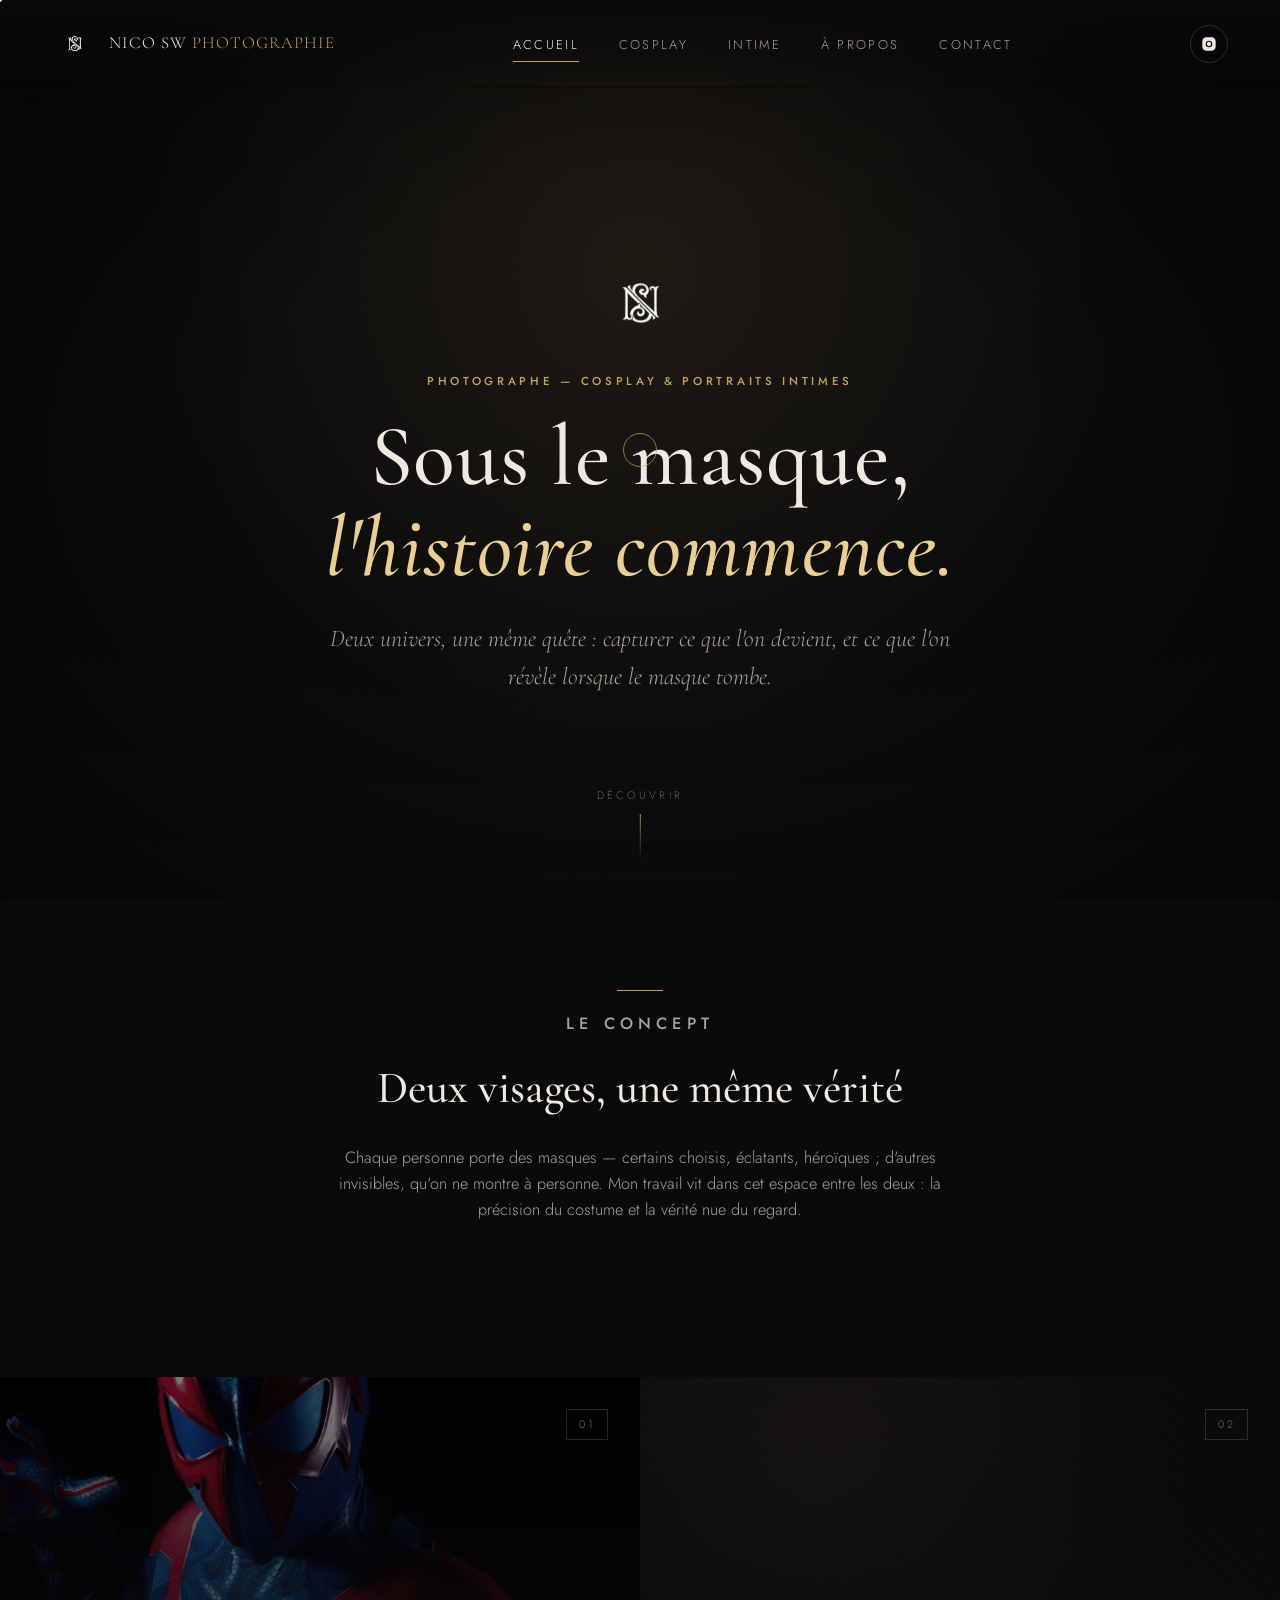
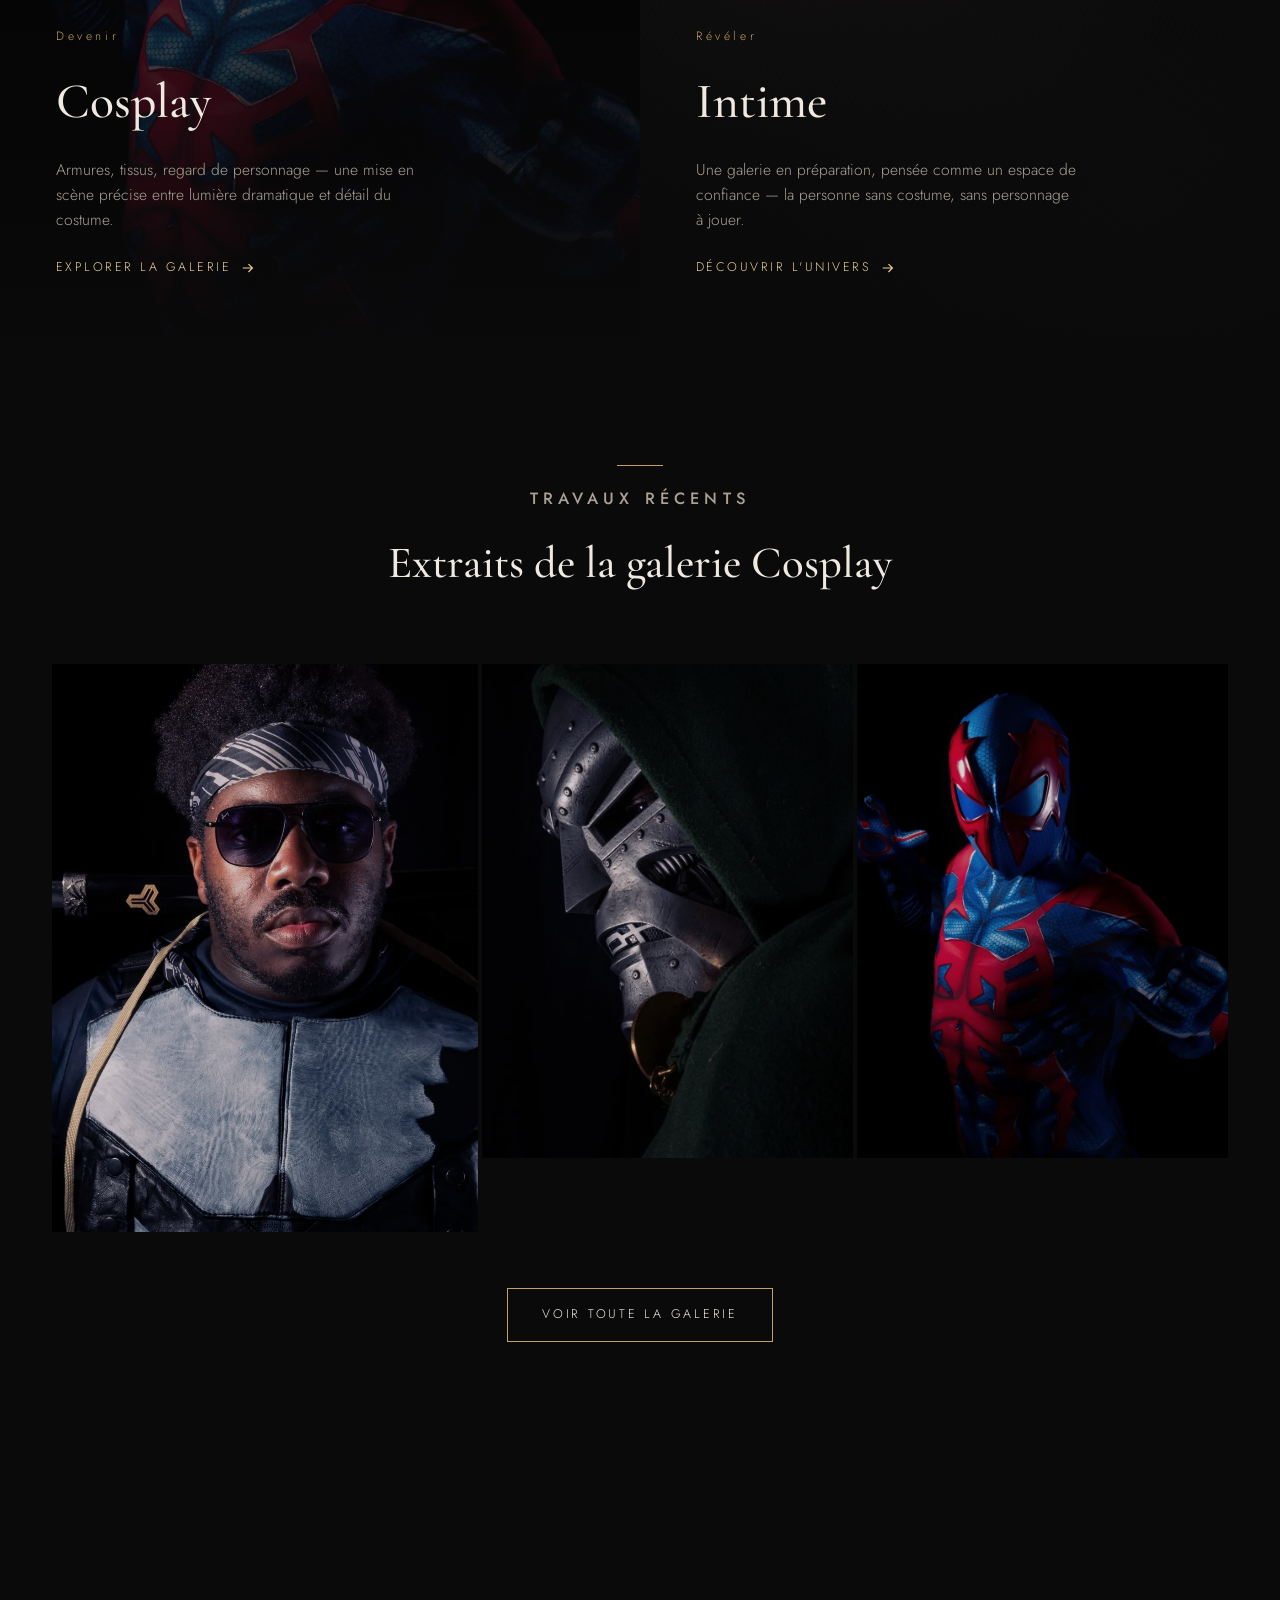
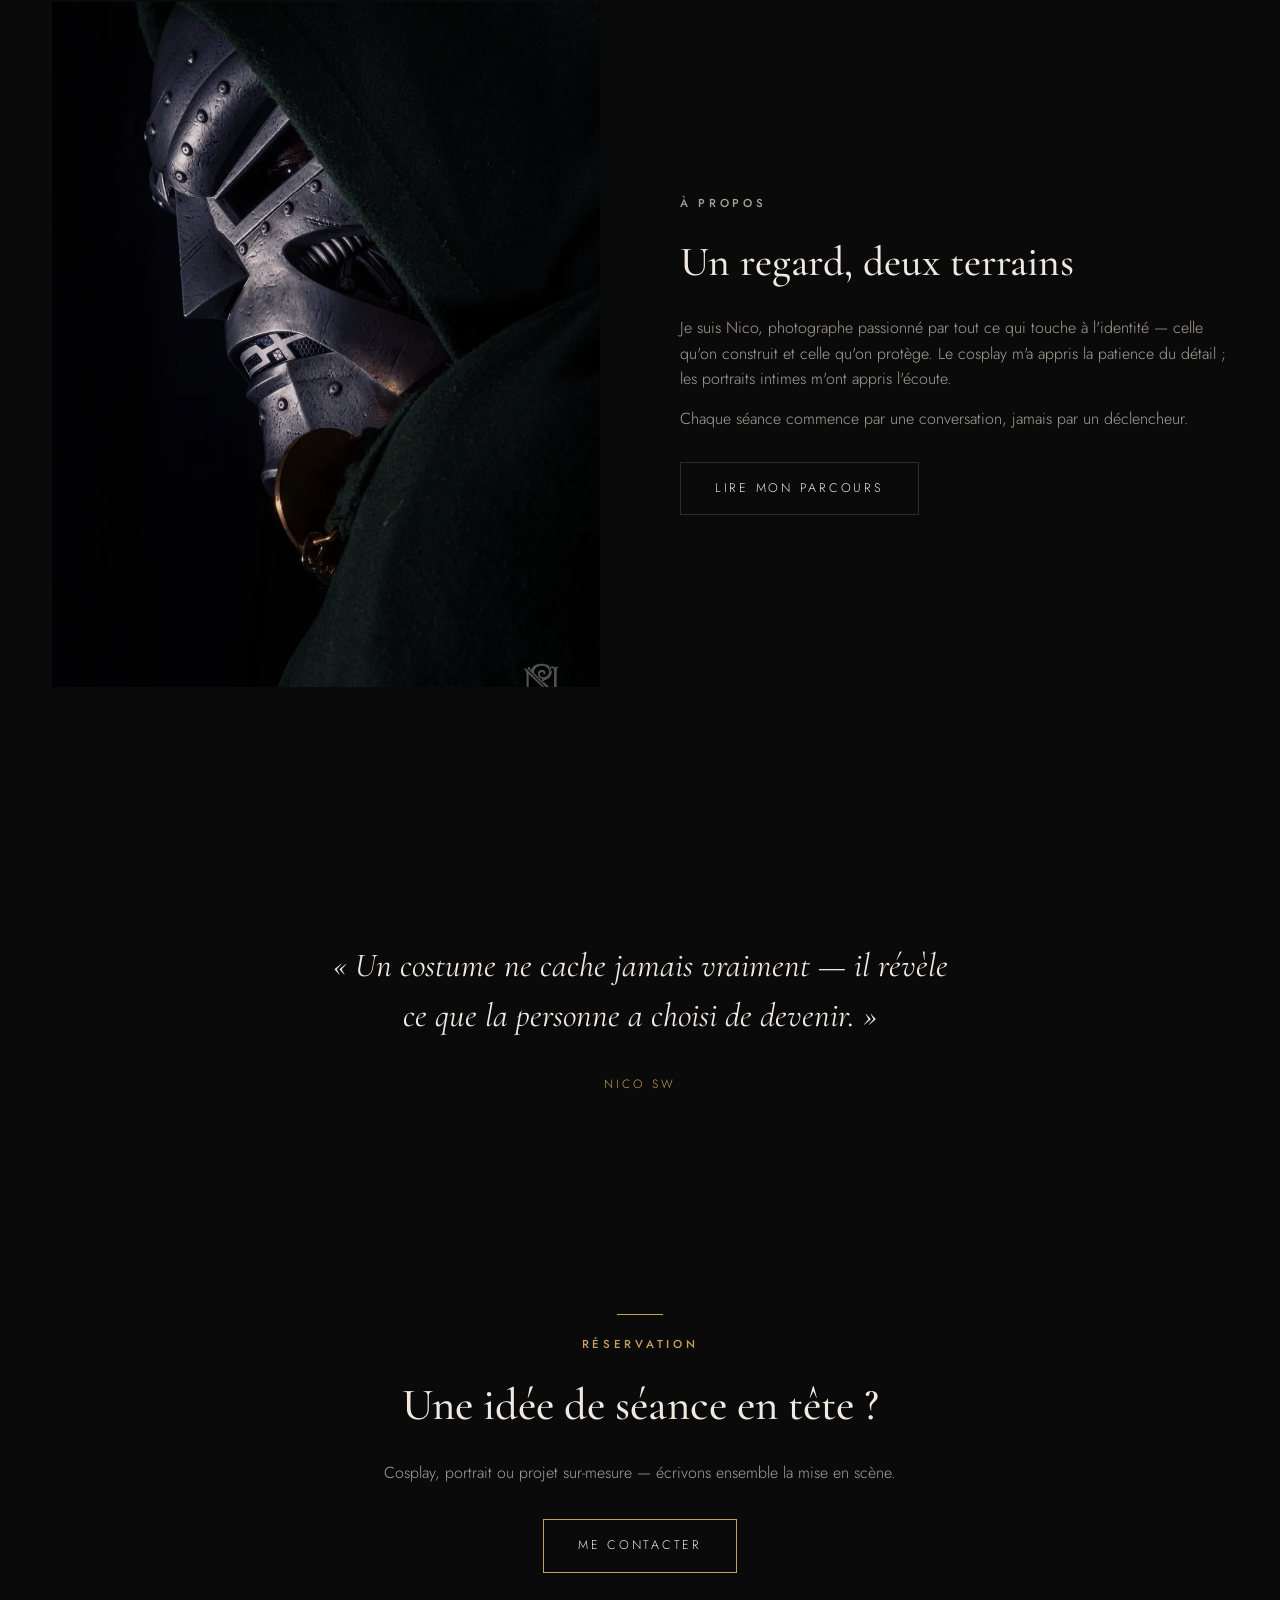
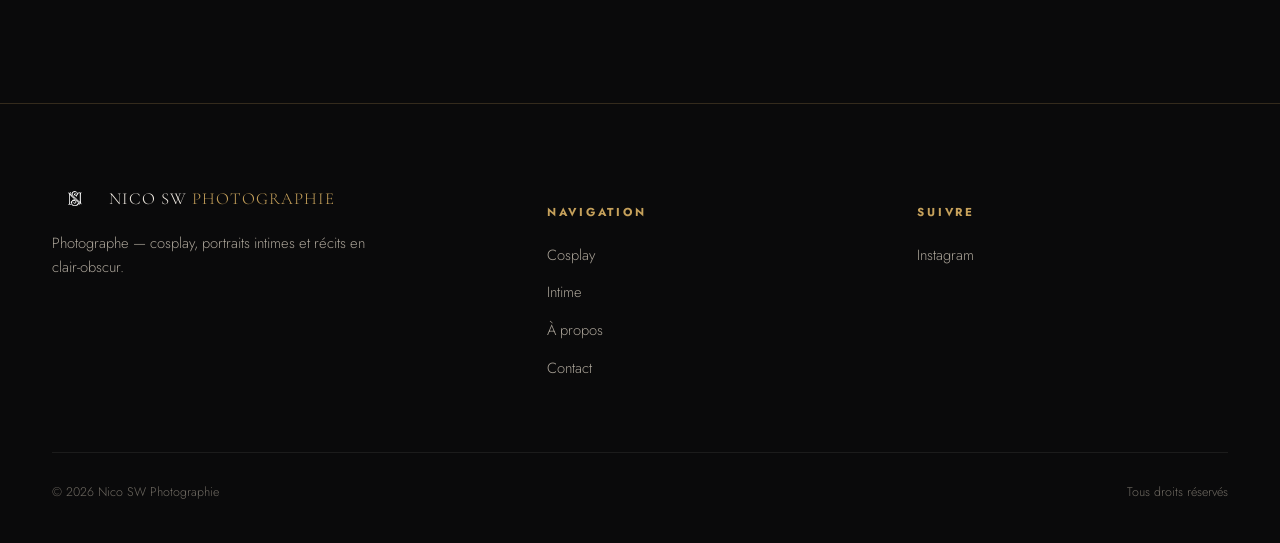
==== index.html @ 3ee848cc "Refonte complète du site : identité sombre et luxe autour du concept masque / vérité Site statique m" ====
<!DOCTYPE html>
<html lang="fr">
<head>
<meta charset="UTF-8">
<meta name="viewport" content="width=device-width, initial-scale=1.0">
<title>Nico SW Photographie — Photographe cosplay &amp; portraits intimes</title>
<meta name="description" content="Nico SW Photographie — photographe spécialisé en cosplay et portraits intimes. Deux univers, une même quête : ce qui se cache sous le masque.">
<link rel="icon" type="image/png" sizes="32x32" href="assets/img/favicon-32.png">
<link rel="apple-touch-icon" href="assets/img/apple-touch-icon.png">
<link rel="preconnect" href="https://fonts.googleapis.com">
<link rel="preconnect" href="https://fonts.gstatic.com" crossorigin>
<link rel="stylesheet" href="css/style.css">
</head>
<body>
<a class="skip-link" href="#main">Aller au contenu</a>
<div class="grain" aria-hidden="true"></div>
<div class="vignette" aria-hidden="true"></div>
<div class="cursor-ring" aria-hidden="true"></div>
<div class="cursor-dot" aria-hidden="true"></div>
<div class="curtain" aria-hidden="true">
  <img class="curtain__mark" src="assets/img/logo-ns.webp" alt="">
</div>

<header class="site-header">
  <div class="wrap">
    <a class="brand" href="index.html">
      <img src="assets/img/logo-ns.webp" alt="">
      <span class="brand-name">NICO SW <em>PHOTOGRAPHIE</em></span>
    </a>
    <nav class="main-nav" id="main-nav">
      <ul>
        <li><a href="index.html" class="is-current">Accueil</a></li>
        <li><a href="cosplay.html">Cosplay</a></li>
        <li><a href="intime.html">Intime</a></li>
        <li><a href="a-propos.html">À propos</a></li>
        <li><a href="contact.html">Contact</a></li>
      </ul>
    </nav>
    <div class="header-actions">
      <a class="icon-link desktop-only" href="https://www.instagram.com/nico_sw_photographie/" target="_blank" rel="noopener" aria-label="Instagram">
        <svg viewBox="0 0 24 24"><path d="M12 2c2.7 0 3.06.01 4.12.06 1.06.05 1.79.22 2.43.46.66.26 1.22.6 1.77 1.15.55.55.9 1.11 1.15 1.77.24.64.41 1.37.46 2.43.05 1.06.06 1.42.06 4.13s-.01 3.06-.06 4.13c-.05 1.06-.22 1.79-.46 2.43a4.9 4.9 0 0 1-1.15 1.77 4.9 4.9 0 0 1-1.77 1.15c-.64.24-1.37.41-2.43.46-1.06.05-1.42.06-4.12.06s-3.06-.01-4.13-.06c-1.06-.05-1.79-.22-2.43-.46a4.9 4.9 0 0 1-1.77-1.15 4.9 4.9 0 0 1-1.15-1.77c-.24-.64-.41-1.37-.46-2.43C2.01 15.06 2 14.7 2 12s.01-3.06.06-4.13c.05-1.06.22-1.79.46-2.43.26-.66.6-1.22 1.15-1.77A4.9 4.9 0 0 1 5.44 2.52c.64-.24 1.37-.41 2.43-.46C8.94 2.01 9.3 2 12 2Zm0 5a5 5 0 1 0 0 10 5 5 0 0 0 0-10Zm0 8.2A3.2 3.2 0 1 1 12 8.8a3.2 3.2 0 0 1 0 6.4Zm5.2-8.4a1.17 1.17 0 1 1 0-2.34 1.17 1.17 0 0 1 0 2.34Z"/></svg>
      </a>
      <button class="nav-toggle" aria-label="Menu" aria-expanded="false" aria-controls="main-nav">
        <span></span><span></span><span></span>
      </button>
    </div>
  </div>
</header>

<main id="main">

  <section class="hero">
    <img class="hero__mark" src="assets/img/logo-ns.webp" alt="Nico SW Photographie">
    <p class="eyebrow hero__eyebrow">Photographe — Cosplay &amp; Portraits intimes</p>
    <h1>Sous le masque,<br><em>l'histoire commence.</em></h1>
    <p class="hero__tagline">Deux univers, une même quête : capturer ce que l'on devient, et ce que l'on révèle lorsque le masque tombe.</p>
    <div class="hero__scroll"><span>Découvrir</span><span class="hero__scroll-line"></span></div>
  </section>

  <section class="section section--tight">
    <div class="wrap section-head reveal">
      <div class="hairline"></div>
      <p class="eyebrow">Le concept</p>
      <h2>Deux visages, une même vérité</h2>
      <p>Chaque personne porte des masques — certains choisis, éclatants, héroïques ; d'autres invisibles, qu'on ne montre à personne. Mon travail vit dans cet espace entre les deux : la précision du costume et la vérité nue du regard.</p>
    </div>
  </section>

  <section class="duality">
    <a class="duality__card duality__card--cosplay reveal" href="cosplay.html">
      <div class="duality__bg" style="background-image:url('assets/img/cosplay-spiderman2099.webp')"></div>
      <div class="duality__veil"></div>
      <span class="duality__badge">01</span>
      <div class="duality__content">
        <span class="duality__num">Devenir</span>
        <h3>Cosplay</h3>
        <p>Armures, tissus, regard de personnage — une mise en scène précise entre lumière dramatique et détail du costume.</p>
        <span class="duality__link">Explorer la galerie
          <svg viewBox="0 0 24 24"><path d="M13.5 4.5 21 12l-7.5 7.5-1.4-1.4L17.2 13H3v-2h14.2l-5.1-5.1z"/></svg>
        </span>
      </div>
    </a>
    <a class="duality__card duality__card--intime reveal" href="intime.html">
      <div class="duality__bg"></div>
      <div class="duality__veil"></div>
      <span class="duality__badge">02</span>
      <div class="duality__content">
        <span class="duality__num">Révéler</span>
        <h3>Intime</h3>
        <p>Une galerie en préparation, pensée comme un espace de confiance — la personne sans costume, sans personnage à jouer.</p>
        <span class="duality__link">Découvrir l'univers
          <svg viewBox="0 0 24 24"><path d="M13.5 4.5 21 12l-7.5 7.5-1.4-1.4L17.2 13H3v-2h14.2l-5.1-5.1z"/></svg>
        </span>
      </div>
    </a>
  </section>

  <section class="section">
    <div class="wrap">
      <div class="section-head reveal">
        <div class="hairline"></div>
        <p class="eyebrow">Travaux récents</p>
        <h2>Extraits de la galerie Cosplay</h2>
      </div>
      <div class="gallery gallery--cosplay reveal">
        <div class="gallery__item">
          <img src="assets/img/cosplay-katana.webp" alt="Portrait cosplay avec katana, ambiance sombre et cinématographique" loading="lazy">
          <span class="gallery__expand" aria-hidden="true"><svg viewBox="0 0 24 24"><path d="M14 3v2h3.6l-9.3 9.3 1.4 1.4L19 6.4V10h2V3h-7ZM5 5v14h14v-7h-2v5H7V7h5V5H5Z"/></svg></span>
          <div class="gallery__caption"><span class="eyebrow">Portrait</span><h4>Le fil de la lame</h4></div>
        </div>
        <div class="gallery__item">
          <img src="assets/img/cosplay-doom.webp" alt="Cosplay de chevalier casqué encapuchonné, clair-obscur" loading="lazy">
          <span class="gallery__expand" aria-hidden="true"><svg viewBox="0 0 24 24"><path d="M14 3v2h3.6l-9.3 9.3 1.4 1.4L19 6.4V10h2V3h-7ZM5 5v14h14v-7h-2v5H7V7h5V5H5Z"/></svg></span>
          <div class="gallery__caption"><span class="eyebrow">Personnage</span><h4>Sous la capuche</h4></div>
        </div>
        <div class="gallery__item">
          <img src="assets/img/cosplay-spiderman2099.webp" alt="Cosplay Spider-Man 2099 en clair-obscur bleu et rouge" loading="lazy">
          <span class="gallery__expand" aria-hidden="true"><svg viewBox="0 0 24 24"><path d="M14 3v2h3.6l-9.3 9.3 1.4 1.4L19 6.4V10h2V3h-7ZM5 5v14h14v-7h-2v5H7V7h5V5H5Z"/></svg></span>
          <div class="gallery__caption"><span class="eyebrow">Héros</span><h4>2099</h4></div>
        </div>
      </div>
      <div class="text-center reveal" style="margin-top:56px;">
        <a class="btn" href="cosplay.html"><span>Voir toute la galerie</span></a>
      </div>
    </div>
  </section>

  <section class="section">
    <div class="wrap split">
      <img class="reveal" src="assets/img/cosplay-doom.webp" alt="Photographie de cosplay signée Nico SW, clair-obscur">
      <div class="reveal reveal-delay-1">
        <p class="eyebrow">À propos</p>
        <h2>Un regard, deux terrains</h2>
        <p>Je suis Nico, photographe passionné par tout ce qui touche à l'identité — celle qu'on construit et celle qu'on protège. Le cosplay m'a appris la patience du détail ; les portraits intimes m'ont appris l'écoute.</p>
        <p>Chaque séance commence par une conversation, jamais par un déclencheur.</p>
        <a class="btn btn--ghost" style="margin-top:30px;" href="a-propos.html"><span>Lire mon parcours</span></a>
      </div>
    </div>
  </section>

  <section class="section section--tight">
    <div class="wrap quote-block reveal">
      <blockquote>« Un costume ne cache jamais vraiment — il révèle ce que la personne a choisi de devenir. »</blockquote>
      <cite>Nico SW</cite>
    </div>
  </section>

  <section class="section">
    <div class="wrap text-center reveal">
      <div class="hairline"></div>
      <p class="eyebrow">Réservation</p>
      <h2 style="margin-top:16px; font-size:clamp(2rem,4vw,2.8rem);">Une idée de séance en tête ?</h2>
      <p style="margin-top:18px; color:var(--ink-dim); max-width:520px; margin-left:auto; margin-right:auto;">Cosplay, portrait ou projet sur-mesure — écrivons ensemble la mise en scène.</p>
      <a class="btn" style="margin-top:34px;" href="contact.html"><span>Me contacter</span></a>
    </div>
  </section>

</main>

<footer class="site-footer">
  <div class="wrap">
    <div class="footer-top">
      <div class="footer-brand">
        <a class="brand" href="index.html">
          <img src="assets/img/logo-ns.webp" alt="">
          <span class="brand-name">NICO SW <em>PHOTOGRAPHIE</em></span>
        </a>
        <p>Photographe — cosplay, portraits intimes et récits en clair-obscur.</p>
      </div>
      <div class="footer-col">
        <h5>Navigation</h5>
        <ul>
          <li><a href="cosplay.html">Cosplay</a></li>
          <li><a href="intime.html">Intime</a></li>
          <li><a href="a-propos.html">À propos</a></li>
          <li><a href="contact.html">Contact</a></li>
        </ul>
      </div>
      <div class="footer-col">
        <h5>Suivre</h5>
        <ul>
          <li><a href="https://www.instagram.com/nico_sw_photographie/" target="_blank" rel="noopener">Instagram</a></li>
        </ul>
      </div>
    </div>
    <div class="footer-bottom">
      <span>© 2026 Nico SW Photographie</span>
      <span>Tous droits réservés</span>
    </div>
  </div>
</footer>

<script src="js/main.js"></script>
</body>
</html>
---- css/style.css ----
/* ==========================================================================
   NICO SW PHOTOGRAPHIE — feuille de style
   Concept : la dualité masque / vérité (Cosplay = devenir, Intime = révéler)
   ========================================================================== */

@import url('https://fonts.googleapis.com/css2?family=Cormorant+Garamond:ital,wght@0,400;0,500;0,600;1,400;1,500&family=Jost:wght@300;400;500;600&display=swap');

:root {
  --bg: #0a0a0b;
  --bg-alt: #101012;
  --bg-raised: #16161a;
  --ink: #efe9e1;
  --ink-dim: #a8a196;
  --ink-faint: #6f6a62;
  --gold: #c6a15b;
  --gold-bright: #e9cf94;
  --gold-dim: #8a7245;
  --line: rgba(198, 161, 91, 0.22);
  --line-soft: rgba(239, 233, 225, 0.08);
  --shadow: 0 30px 80px rgba(0, 0, 0, 0.55);

  --font-display: 'Cormorant Garamond', 'Times New Roman', serif;
  --font-sans: 'Jost', 'Helvetica Neue', Arial, sans-serif;

  --ease: cubic-bezier(0.22, 1, 0.36, 1);
  --ease-curtain: cubic-bezier(0.76, 0, 0.24, 1);

  --header-h: 88px;
}

/* ---------- Reset ---------- */
*, *::before, *::after { box-sizing: border-box; }
html { scroll-behavior: smooth; }
body {
  margin: 0;
  background: var(--bg);
  color: var(--ink);
  font-family: var(--font-sans);
  font-weight: 300;
  line-height: 1.6;
  -webkit-font-smoothing: antialiased;
  overflow-x: hidden;
}
img { max-width: 100%; display: block; }
a { color: inherit; text-decoration: none; }
ul { list-style: none; margin: 0; padding: 0; }
h1, h2, h3, h4 { margin: 0; font-family: var(--font-display); font-weight: 500; }
p { margin: 0; }
button { font-family: inherit; background: none; border: none; color: inherit; cursor: pointer; }
input, textarea { font-family: inherit; }

.sr-only {
  position: absolute; width: 1px; height: 1px; padding: 0; margin: -1px;
  overflow: hidden; clip: rect(0,0,0,0); white-space: nowrap; border: 0;
}
.skip-link {
  position: fixed; top: -60px; left: 16px; z-index: 999;
  background: var(--gold); color: #14110a; padding: 12px 20px;
  font-family: var(--font-sans); font-size: 0.85rem; letter-spacing: 0.05em;
  transition: top 0.25s var(--ease);
}
.skip-link:focus { top: 16px; }

/* ---------- Grain overlay ---------- */
.grain {
  position: fixed; inset: 0; z-index: 3; pointer-events: none;
  opacity: 0.05; mix-blend-mode: overlay;
  background-image: url("data:image/svg+xml,%3Csvg xmlns='http://www.w3.org/2000/svg' width='140' height='140'%3E%3Cfilter id='n'%3E%3CfeTurbulence type='fractalNoise' baseFrequency='0.9' numOctaves='2' stitchTiles='stitch'/%3E%3C/filter%3E%3Crect width='100%25' height='100%25' filter='url(%23n)'/%3E%3C/svg%3E");
}

/* ---------- Vignette ---------- */
.vignette {
  position: fixed; inset: 0; z-index: 2; pointer-events: none;
  background: radial-gradient(ellipse at center, transparent 45%, rgba(0,0,0,0.55) 100%);
}

/* ---------- Custom cursor ---------- */
.cursor-ring, .cursor-dot {
  position: fixed; top: 0; left: 0; z-index: 9998; pointer-events: none;
  border-radius: 50%; transform: translate(-50%, -50%);
  will-change: transform;
}
.cursor-ring {
  width: 34px; height: 34px; border: 1px solid var(--gold);
  transition: width 0.25s var(--ease), height 0.25s var(--ease), border-color 0.25s var(--ease), opacity 0.25s;
  opacity: 0.7;
}
.cursor-dot {
  width: 4px; height: 4px; background: var(--gold-bright);
}
.cursor-ring.is-active { width: 64px; height: 64px; border-color: var(--gold-bright); opacity: 1; }
.cursor-ring.is-hidden, .cursor-dot.is-hidden { opacity: 0; }
@media (hover: none), (pointer: coarse) {
  .cursor-ring, .cursor-dot { display: none; }
}

/* ---------- Page curtain transition ---------- */
.curtain {
  position: fixed; inset: 0; z-index: 9999;
  background: var(--bg);
  display: flex; align-items: center; justify-content: center;
  clip-path: circle(150% at 50% 50%);
  transition: clip-path 0.9s var(--ease-curtain);
}
.curtain.is-open { clip-path: circle(0% at 50% 50%); }
.curtain.is-leaving { clip-path: circle(150% at 50% 50%); }
.curtain__mark {
  width: 64px; opacity: 0.9;
  filter: drop-shadow(0 0 18px rgba(198,161,91,0.45));
}
@media (prefers-reduced-motion: reduce) {
  .curtain { transition: none; }
  html { scroll-behavior: auto; }
}

/* ---------- Layout helpers ---------- */
.wrap { max-width: 1240px; margin: 0 auto; padding: 0 32px; }
@media (max-width: 640px) { .wrap { padding: 0 20px; } }

.eyebrow {
  font-family: var(--font-sans); font-size: 0.72rem; letter-spacing: 0.32em;
  text-transform: uppercase; color: var(--gold); font-weight: 500;
}

.reveal { opacity: 0; transform: translateY(28px); transition: opacity 0.9s var(--ease), transform 0.9s var(--ease); }
.reveal.is-visible { opacity: 1; transform: translateY(0); }
.reveal-delay-1.is-visible { transition-delay: 0.1s; }
.reveal-delay-2.is-visible { transition-delay: 0.2s; }
.reveal-delay-3.is-visible { transition-delay: 0.3s; }

/* ---------- Header ---------- */
.site-header {
  position: fixed; top: 0; left: 0; right: 0; z-index: 500;
  height: var(--header-h);
  display: flex; align-items: center;
  background: linear-gradient(to bottom, rgba(10,10,11,0.85), transparent);
  transition: background 0.4s var(--ease), height 0.4s var(--ease), border-color 0.4s var(--ease);
  border-bottom: 1px solid transparent;
}
.site-header.is-scrolled {
  height: 68px;
  background: rgba(10,10,11,0.92);
  backdrop-filter: blur(10px);
  border-bottom-color: var(--line);
}
.site-header .wrap { display: flex; align-items: center; justify-content: space-between; width: 100%; }

.brand { display: flex; align-items: center; gap: 12px; }
.brand img { height: 30px; width: auto; }
.brand-name {
  font-family: var(--font-display); font-size: 1.05rem; letter-spacing: 0.06em;
  color: var(--ink);
}
.brand-name em { color: var(--gold); font-style: normal; }

.main-nav ul { display: flex; gap: 40px; }
.main-nav a {
  position: relative; font-size: 0.8rem; letter-spacing: 0.18em; text-transform: uppercase;
  color: var(--ink-dim); padding: 6px 0;
  transition: color 0.3s var(--ease);
}
.main-nav a::after {
  content: ''; position: absolute; left: 0; right: 100%; bottom: -2px; height: 1px;
  background: var(--gold); transition: right 0.35s var(--ease);
}
.main-nav a:hover, .main-nav a.is-current { color: var(--ink); }
.main-nav a:hover::after, .main-nav a.is-current::after { right: 0; }

.header-actions { display: flex; align-items: center; gap: 22px; }
.icon-link {
  width: 38px; height: 38px; border: 1px solid var(--line); border-radius: 50%;
  display: flex; align-items: center; justify-content: center;
  transition: border-color 0.3s var(--ease), background 0.3s var(--ease);
}
.icon-link:hover { border-color: var(--gold); background: rgba(198,161,91,0.08); }
.icon-link svg { width: 16px; height: 16px; fill: var(--ink); }

.nav-toggle {
  display: none; width: 40px; height: 40px; flex-direction: column; justify-content: center;
  align-items: center; gap: 5px; border: 1px solid var(--line); border-radius: 50%;
}
.nav-toggle span { display: block; width: 16px; height: 1px; background: var(--ink); }

@media (max-width: 860px) {
  .main-nav { position: fixed; inset: 0; top: 68px; background: var(--bg);
    display: flex; align-items: center; justify-content: center;
    transform: translateY(-8px); opacity: 0; pointer-events: none;
    transition: opacity 0.35s var(--ease), transform 0.35s var(--ease); }
  .main-nav.is-open { opacity: 1; transform: translateY(0); pointer-events: auto; }
  .main-nav ul { flex-direction: column; gap: 30px; text-align: center; }
  .main-nav a { font-size: 1rem; }
  .nav-toggle { display: flex; }
  .header-actions .icon-link.desktop-only { display: none; }
}

/* ---------- Hero (home) ---------- */
.hero {
  min-height: 100vh; display: flex; flex-direction: column; align-items: center; justify-content: center;
  text-align: center; position: relative; padding: 140px 24px 80px;
  background:
    radial-gradient(ellipse at 50% 30%, rgba(198,161,91,0.10), transparent 55%),
    linear-gradient(180deg, #0a0a0b 0%, #0a0a0b 70%, #0d0d0f 100%);
}
.hero__mark { width: 120px; margin: 0 auto 28px; opacity: 0; animation: markFade 1.6s var(--ease) 0.4s forwards; }
@keyframes markFade { to { opacity: 1; } }
.hero__eyebrow { margin-bottom: 22px; }
.hero h1 {
  font-size: clamp(2.6rem, 7vw, 5.4rem); line-height: 1.05; letter-spacing: 0.01em;
  color: var(--ink);
}
.hero h1 em { font-style: italic; color: var(--gold-bright); }
.hero__tagline {
  margin-top: 26px; font-family: var(--font-display); font-style: italic;
  font-size: clamp(1.1rem, 2vw, 1.5rem); color: var(--ink-dim); max-width: 620px;
}
.hero__scroll {
  position: absolute; bottom: 40px; left: 50%; transform: translateX(-50%);
  display: flex; flex-direction: column; align-items: center; gap: 10px;
  font-size: 0.68rem; letter-spacing: 0.3em; text-transform: uppercase; color: var(--ink-faint);
}
.hero__scroll-line { width: 1px; height: 46px; background: linear-gradient(var(--gold), transparent); animation: scrollLine 2.2s ease-in-out infinite; }
@keyframes scrollLine { 0%,100% { transform: scaleY(1); opacity: 0.5; } 50% { transform: scaleY(0.6); opacity: 1; } }

/* ---------- Section basics ---------- */
.section { padding: 130px 0; position: relative; }
.section--tight { padding: 90px 0; }
.section-head { max-width: 680px; margin: 0 auto 64px; text-align: center; }
.section-head h2 { font-size: clamp(2rem, 4vw, 2.8rem); margin-top: 16px; }
.section-head p { margin-top: 20px; color: var(--ink-dim); font-size: 1.02rem; }
.hairline { width: 46px; height: 1px; background: var(--gold); margin: 0 auto 20px; }

/* ---------- Duality split ---------- */
.duality { display: grid; grid-template-columns: 1fr 1fr; }
@media (max-width: 860px) { .duality { grid-template-columns: 1fr; } }

.duality__card {
  position: relative; min-height: 62vh; display: flex; align-items: flex-end;
  overflow: hidden; isolation: isolate;
}
.duality__bg {
  position: absolute; inset: 0; background-size: cover; background-position: center;
  transform: scale(1.08); filter: saturate(0.75) brightness(0.55);
  transition: transform 1.2s var(--ease), filter 1.2s var(--ease);
  z-index: -2;
}
.duality__veil {
  position: absolute; inset: 0; z-index: -1;
  background:
    linear-gradient(180deg, rgba(10,10,11,0.15) 0%, rgba(10,10,11,0.92) 100%);
  transition: opacity 0.9s var(--ease);
}
.duality__card--intime .duality__bg {
  background:
    radial-gradient(circle at 30% 20%, rgba(198,161,91,0.16), transparent 55%),
    radial-gradient(circle at 75% 80%, rgba(120,90,60,0.14), transparent 50%),
    repeating-linear-gradient(115deg, #121014 0px, #121014 2px, #17151a 3px, #121014 5px);
}
.duality__card:hover .duality__bg { transform: scale(1); filter: saturate(1) brightness(0.7); }
.duality__content { position: relative; padding: 56px; width: 100%; }
.duality__num { color: var(--gold); font-size: 0.75rem; letter-spacing: 0.3em; }
.duality__content h3 { font-size: clamp(2.1rem, 4vw, 3.1rem); margin-top: 14px; color: var(--ink); }
.duality__content p { margin-top: 16px; max-width: 380px; color: var(--ink-dim); font-size: 0.98rem; }
.duality__link {
  margin-top: 26px; display: inline-flex; align-items: center; gap: 10px;
  font-size: 0.78rem; letter-spacing: 0.2em; text-transform: uppercase; color: var(--gold-bright);
}
.duality__link svg { width: 14px; height: 14px; fill: currentColor; transition: transform 0.3s var(--ease); }
.duality__card:hover .duality__link svg { transform: translateX(6px); }
.duality__badge {
  position: absolute; top: 32px; right: 32px; font-size: 0.68rem; letter-spacing: 0.22em;
  color: var(--ink-faint); border: 1px solid var(--line); padding: 6px 12px; text-transform: uppercase;
}

/* ---------- Gallery strip / grid ---------- */
.gallery { display: grid; grid-template-columns: repeat(3, 1fr); gap: 4px; }
@media (max-width: 760px) { .gallery { grid-template-columns: 1fr; } }
.gallery--cosplay { grid-template-columns: 1.15fr 1fr 1fr; }
@media (max-width: 760px) { .gallery--cosplay { grid-template-columns: 1fr; } }

.gallery__item {
  position: relative; overflow: hidden; aspect-ratio: 3/4; cursor: pointer;
}
.gallery--cosplay .gallery__item:first-child { aspect-ratio: 3/4; }
.gallery__item img {
  width: 100%; height: 100%; object-fit: cover; object-position: center 18%;
  transform: scale(1.06); filter: saturate(0.85) brightness(0.82);
  transition: transform 1.4s var(--ease), filter 1.4s var(--ease);
}
.gallery__item:hover img { transform: scale(1); filter: saturate(1) brightness(1); }
.gallery__caption {
  position: absolute; left: 0; right: 0; bottom: 0; padding: 24px;
  background: linear-gradient(0deg, rgba(0,0,0,0.75), transparent);
  transform: translateY(12px); opacity: 0; transition: all 0.4s var(--ease);
}
.gallery__item:hover .gallery__caption { transform: translateY(0); opacity: 1; }
.gallery__caption .eyebrow { display: block; margin-bottom: 4px; }
.gallery__caption h4 { font-size: 1.15rem; color: var(--ink); font-weight: 500; }
.gallery__expand {
  position: absolute; top: 18px; right: 18px; width: 34px; height: 34px; border-radius: 50%;
  border: 1px solid rgba(239,233,225,0.35); display: flex; align-items: center; justify-content: center;
  opacity: 0; transition: opacity 0.3s var(--ease); backdrop-filter: blur(4px);
}
.gallery__item:hover .gallery__expand { opacity: 1; }
.gallery__expand svg { width: 13px; height: 13px; fill: var(--ink); }

/* ---------- Buttons ---------- */
.btn {
  display: inline-flex; align-items: center; gap: 12px; padding: 16px 34px;
  border: 1px solid var(--gold); color: var(--ink); font-size: 0.78rem;
  letter-spacing: 0.22em; text-transform: uppercase; position: relative; overflow: hidden;
}
.btn span { position: relative; z-index: 1; transition: color 0.4s var(--ease); }
.btn::before {
  content: ''; position: absolute; inset: 0; background: var(--gold); transform: translateX(-101%);
  transition: transform 0.45s var(--ease); z-index: 0;
}
.btn:hover::before { transform: translateX(0); }
.btn:hover span { color: #14110a; }
.btn--ghost { border-color: var(--line); }
.btn--ghost:hover::before { background: var(--ink); }

/* ---------- About teaser / quote ---------- */
.quote-block { max-width: 760px; margin: 0 auto; text-align: center; }
.quote-block blockquote {
  font-family: var(--font-display); font-style: italic; font-weight: 400;
  font-size: clamp(1.5rem, 3vw, 2.1rem); line-height: 1.5; color: var(--ink);
}
.quote-block cite {
  display: block; margin-top: 26px; font-style: normal; font-size: 0.75rem;
  letter-spacing: 0.24em; text-transform: uppercase; color: var(--gold);
}

.split {
  display: grid; grid-template-columns: 1fr 1fr; gap: 80px; align-items: center;
}
@media (max-width: 860px) { .split { grid-template-columns: 1fr; gap: 40px; } }
.split img { width: 100%; aspect-ratio: 4/5; object-fit: cover; filter: saturate(0.85) brightness(0.85); }
.split h2 { font-size: clamp(2rem, 4vw, 2.6rem); margin-top: 16px; }
.split p { margin-top: 20px; color: var(--ink-dim); }
.split p + p { margin-top: 14px; }

/* ---------- Page hero (inner pages) ---------- */
.page-hero {
  min-height: 62vh; display: flex; flex-direction: column; align-items: center; justify-content: center;
  text-align: center; padding: 160px 24px 60px; position: relative;
}
.page-hero h1 { font-size: clamp(2.6rem, 6vw, 4.4rem); margin-top: 18px; }
.page-hero p { margin-top: 22px; max-width: 560px; color: var(--ink-dim); font-family: var(--font-display); font-style: italic; font-size: 1.2rem; }

.page-hero--cosplay {
  background: linear-gradient(180deg, rgba(10,10,11,0.55), var(--bg) 92%), url('../assets/img/cosplay-katana.webp') center 30% / cover;
}
.page-hero--intime {
  background:
    radial-gradient(circle at 25% 30%, rgba(198,161,91,0.14), transparent 55%),
    radial-gradient(circle at 80% 75%, rgba(120,90,60,0.12), transparent 50%),
    repeating-linear-gradient(115deg, #121014 0px, #121014 2px, #17151a 3px, #121014 5px);
}

/* ---------- Intime veil interaction ---------- */
.veil-panel {
  position: relative; height: 68vh; margin: 0 auto; max-width: 980px; overflow: hidden;
  border: 1px solid var(--line);
}
.veil-panel__base {
  position: absolute; inset: 0;
  background:
    repeating-linear-gradient(120deg, #16141a 0px, #16141a 3px, #1c1a20 4px, #16141a 7px);
}
.veil-panel__reveal {
  position: absolute; inset: 0;
  background:
    radial-gradient(circle at 50% 50%, rgba(198,161,91,0.22), transparent 60%),
    linear-gradient(135deg, #221c14, #0d0b09 70%);
  -webkit-mask-image: radial-gradient(circle 160px at var(--mx, 50%) var(--my, 50%), black 0%, transparent 100%);
  mask-image: radial-gradient(circle 160px at var(--mx, 50%) var(--my, 50%), black 0%, transparent 100%);
  transition: mask-position 0.05s linear;
}
.veil-panel__content {
  position: relative; z-index: 2; height: 100%; display: flex; flex-direction: column;
  align-items: center; justify-content: center; text-align: center; padding: 40px;
  pointer-events: none;
}
.veil-panel__content h3 { font-size: clamp(1.6rem, 3vw, 2.3rem); }
.veil-panel__content p { margin-top: 16px; max-width: 460px; color: var(--ink-dim); }
.veil-panel__hint {
  margin-top: 28px; font-size: 0.68rem; letter-spacing: 0.28em; text-transform: uppercase; color: var(--gold);
}

.philosophy-list { display: grid; grid-template-columns: repeat(3, 1fr); gap: 40px; margin-top: 70px; }
@media (max-width: 760px) { .philosophy-list { grid-template-columns: 1fr; gap: 46px; } }
.philosophy-item { text-align: center; padding: 0 20px; }
.philosophy-item .num { font-family: var(--font-display); font-style: italic; font-size: 2.2rem; color: var(--gold); }
.philosophy-item h4 { margin-top: 12px; font-size: 1.2rem; }
.philosophy-item p { margin-top: 12px; color: var(--ink-dim); font-size: 0.95rem; }

.notice-card {
  max-width: 640px; margin: 70px auto 0; text-align: center; padding: 46px 40px;
  border: 1px solid var(--line); background: rgba(198,161,91,0.03);
}
.notice-card h4 { font-size: 1.3rem; }
.notice-card p { margin-top: 14px; color: var(--ink-dim); }
.notice-card .btn { margin-top: 26px; }

/* ---------- Contact ---------- */
.contact-grid { display: grid; grid-template-columns: 1.1fr 0.9fr; gap: 90px; }
@media (max-width: 860px) { .contact-grid { grid-template-columns: 1fr; gap: 50px; } }
.contact-card {
  border: 1px solid var(--line); padding: 48px; background: rgba(255,255,255,0.015);
}
.contact-card .eyebrow { margin-bottom: 14px; }
.contact-card h3 { font-size: 1.7rem; }
.contact-card p { margin-top: 16px; color: var(--ink-dim); }
.contact-card .btn { margin-top: 28px; }
.contact-steps { margin-top: 40px; }
.contact-steps li { display: flex; gap: 16px; padding: 16px 0; border-top: 1px solid var(--line-soft); }
.contact-steps li:first-child { border-top: none; }
.contact-steps .idx { font-family: var(--font-display); font-style: italic; color: var(--gold); font-size: 1.2rem; width: 24px; flex-shrink: 0; }
.contact-steps strong { display: block; color: var(--ink); font-weight: 500; margin-bottom: 4px; }
.contact-steps span { color: var(--ink-dim); font-size: 0.92rem; }

.faq-item { padding: 22px 0; border-top: 1px solid var(--line-soft); }
.faq-item:first-child { border-top: none; }
.faq-item h4 { font-size: 1.05rem; font-weight: 500; }
.faq-item p { margin-top: 10px; color: var(--ink-dim); font-size: 0.93rem; }

/* ---------- Lightbox ---------- */
.lightbox {
  position: fixed; inset: 0; z-index: 800; background: rgba(6,6,7,0.94);
  display: flex; align-items: center; justify-content: center;
  opacity: 0; pointer-events: none; transition: opacity 0.4s var(--ease);
  padding: 40px;
}
.lightbox.is-open { opacity: 1; pointer-events: auto; }
.lightbox img {
  max-width: 90vw; max-height: 82vh; width: auto; object-fit: contain;
  box-shadow: var(--shadow);
  transform: scale(0.96); transition: transform 0.4s var(--ease);
}
.lightbox.is-open img { transform: scale(1); }
.lightbox__caption { position: absolute; bottom: 34px; left: 0; right: 0; text-align: center; color: var(--ink-dim); font-size: 0.85rem; letter-spacing: 0.05em; }
.lightbox__close {
  position: absolute; top: 30px; right: 30px; width: 44px; height: 44px; border-radius: 50%;
  border: 1px solid var(--line); display: flex; align-items: center; justify-content: center;
}
.lightbox__close svg { width: 16px; height: 16px; fill: var(--ink); }
.lightbox__nav { position: absolute; top: 50%; transform: translateY(-50%); width: 48px; height: 48px; border-radius: 50%; border: 1px solid var(--line); display: flex; align-items: center; justify-content: center; }
.lightbox__nav svg { width: 16px; height: 16px; fill: var(--ink); }
.lightbox__prev { left: 24px; }
.lightbox__next { right: 24px; }
@media (max-width: 640px) { .lightbox__nav { display: none; } }

/* ---------- Footer ---------- */
.site-footer { border-top: 1px solid var(--line); padding: 80px 0 40px; }
.footer-top { display: grid; grid-template-columns: 1.4fr 1fr 1fr; gap: 60px; padding-bottom: 60px; }
@media (max-width: 760px) { .footer-top { grid-template-columns: 1fr; gap: 44px; } }
.footer-brand .brand { margin-bottom: 18px; }
.footer-brand p { color: var(--ink-dim); max-width: 320px; font-size: 0.92rem; }
.footer-col h5 { font-size: 0.72rem; letter-spacing: 0.24em; text-transform: uppercase; color: var(--gold); margin-bottom: 20px; }
.footer-col ul li { margin-bottom: 12px; }
.footer-col a { color: var(--ink-dim); font-size: 0.92rem; transition: color 0.3s var(--ease); }
.footer-col a:hover { color: var(--ink); }
.footer-bottom {
  display: flex; justify-content: space-between; align-items: center; padding-top: 30px;
  border-top: 1px solid var(--line-soft); font-size: 0.78rem; color: var(--ink-faint);
  flex-wrap: wrap; gap: 12px;
}

/* ---------- Utility ---------- */
.text-center { text-align: center; }
::selection { background: var(--gold); color: #14110a; }
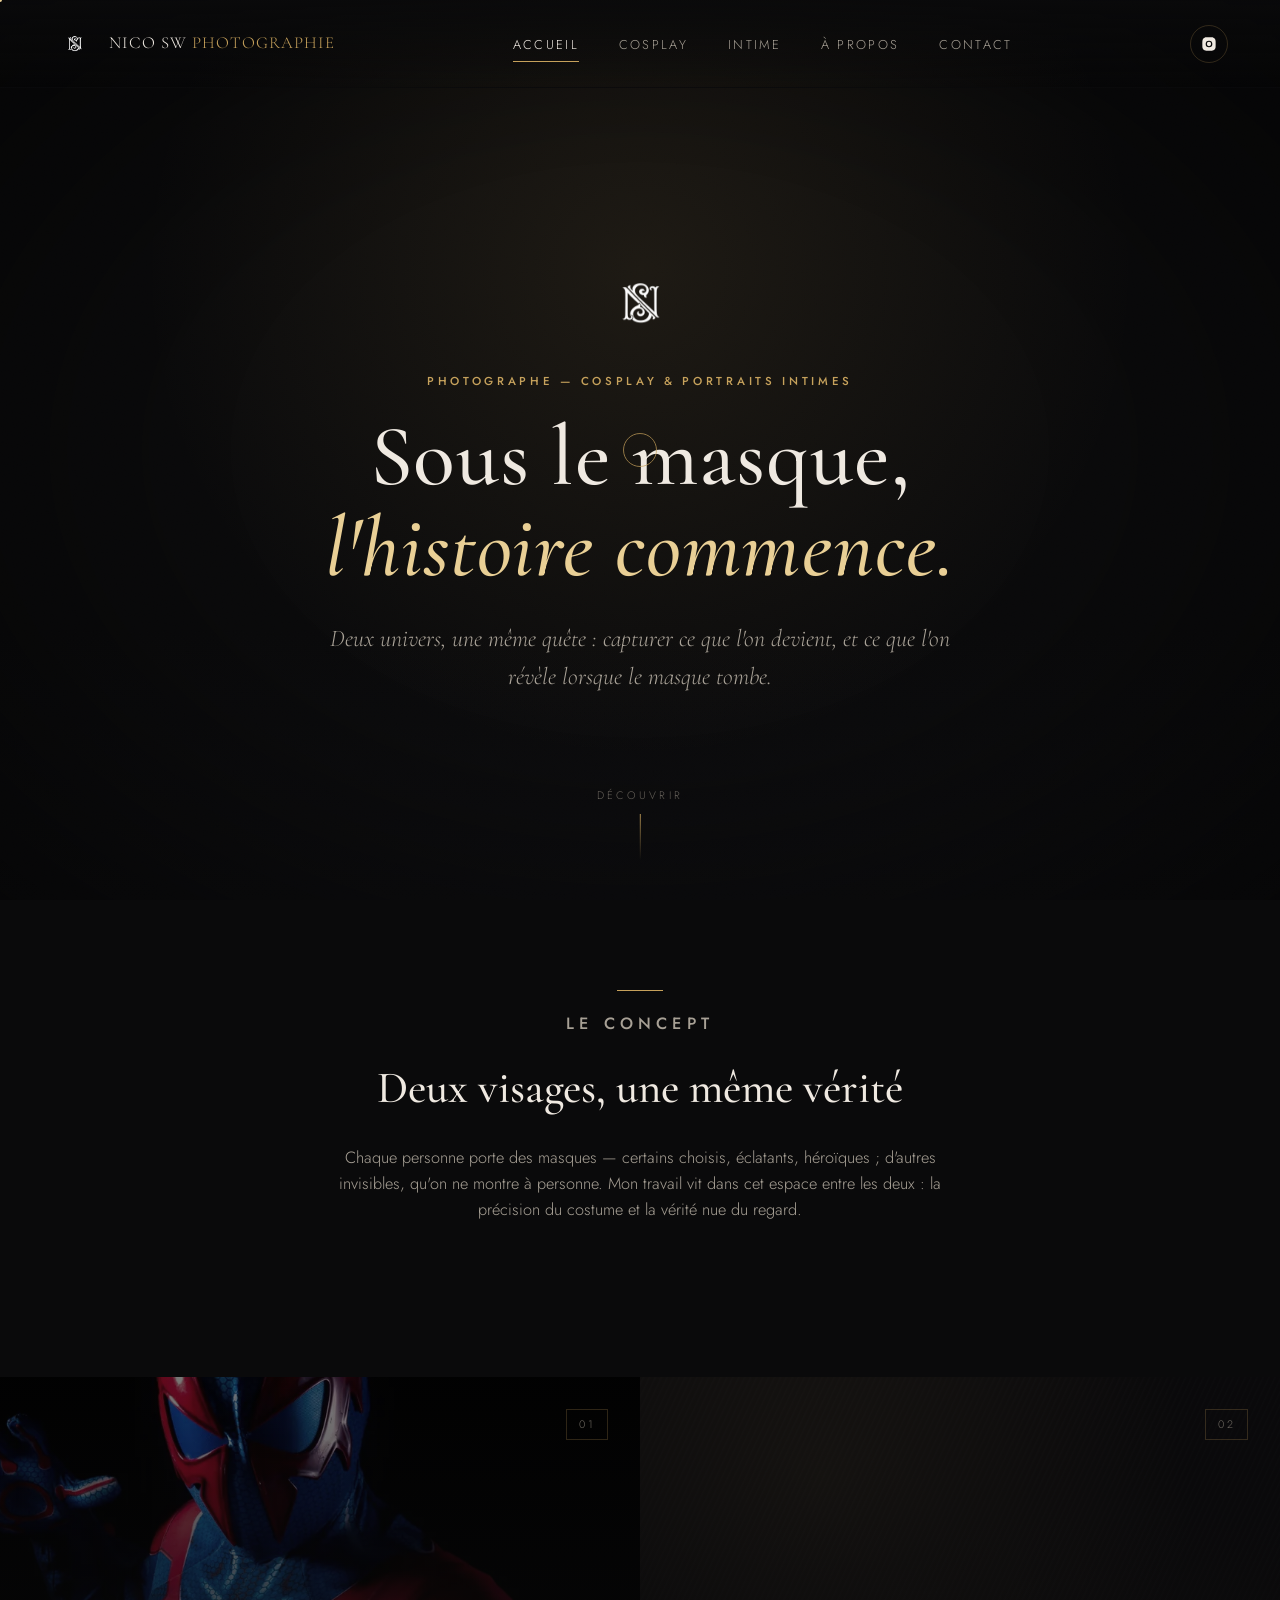
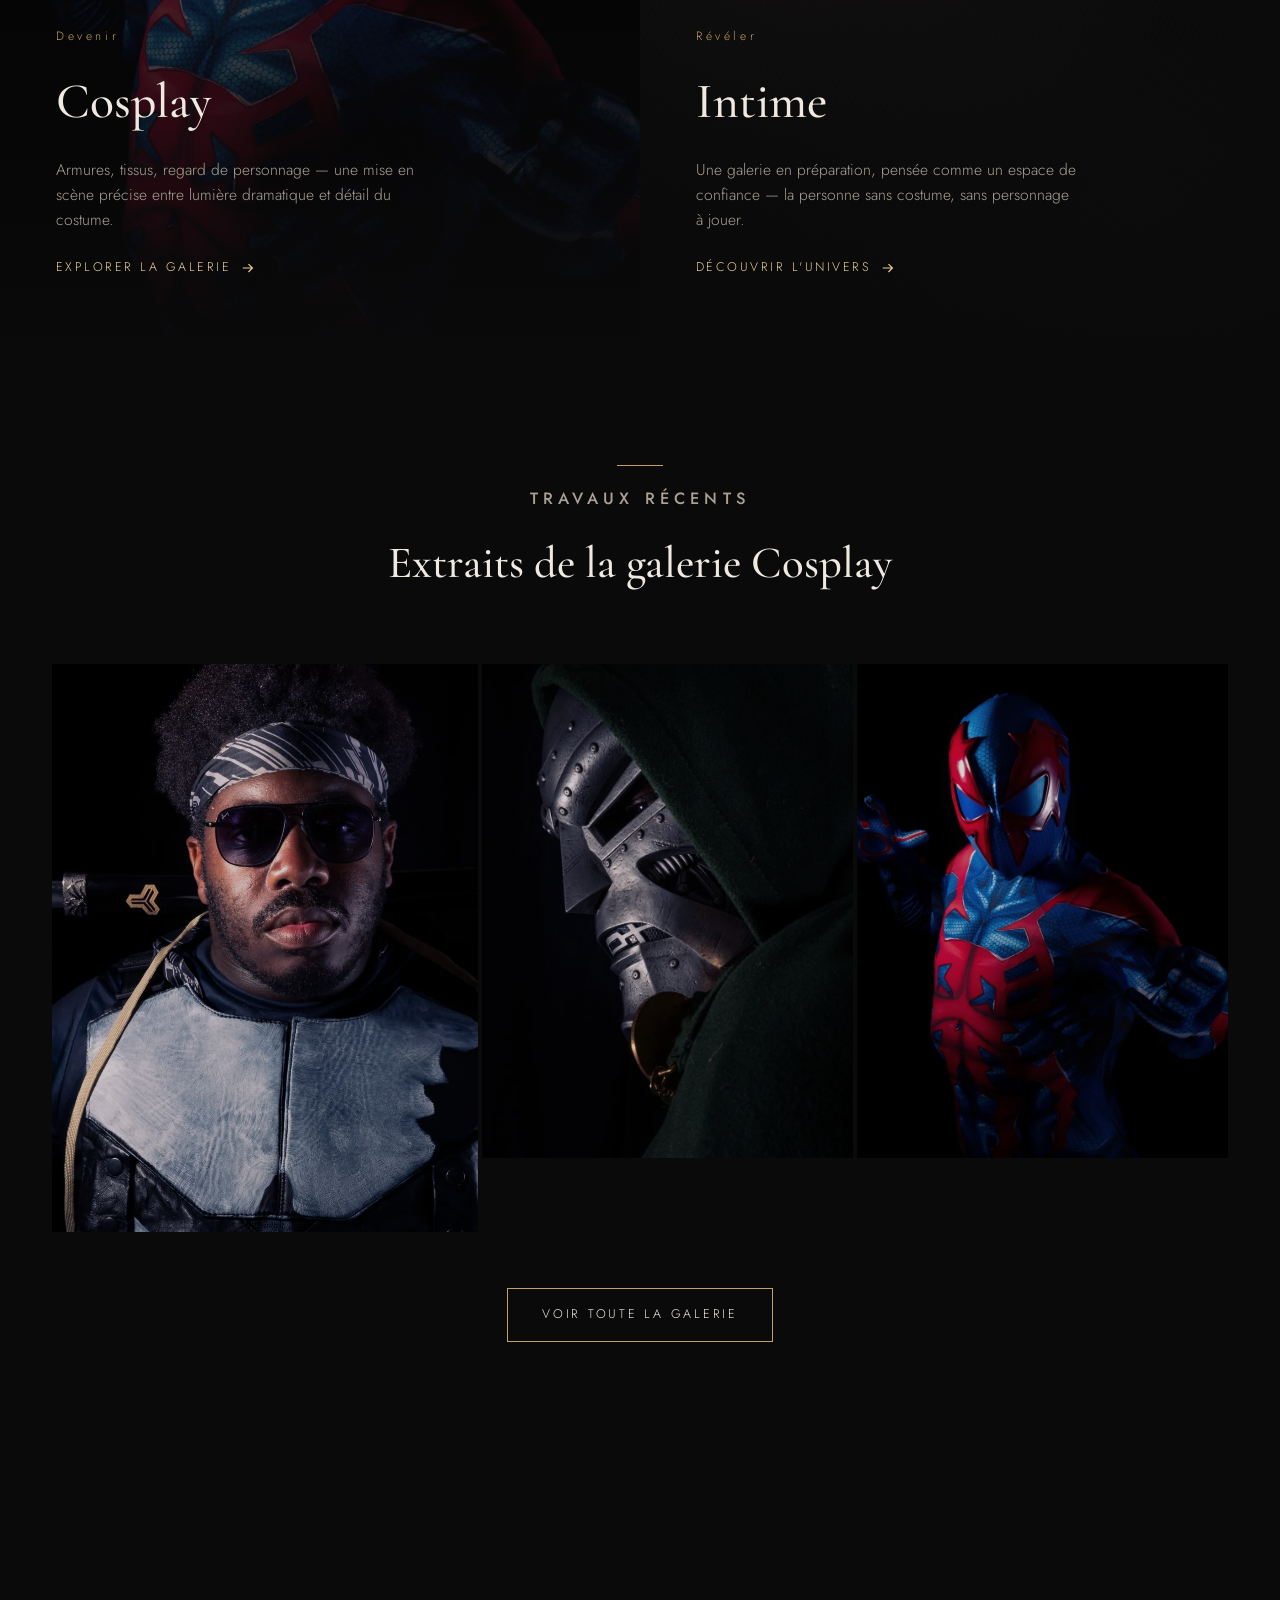
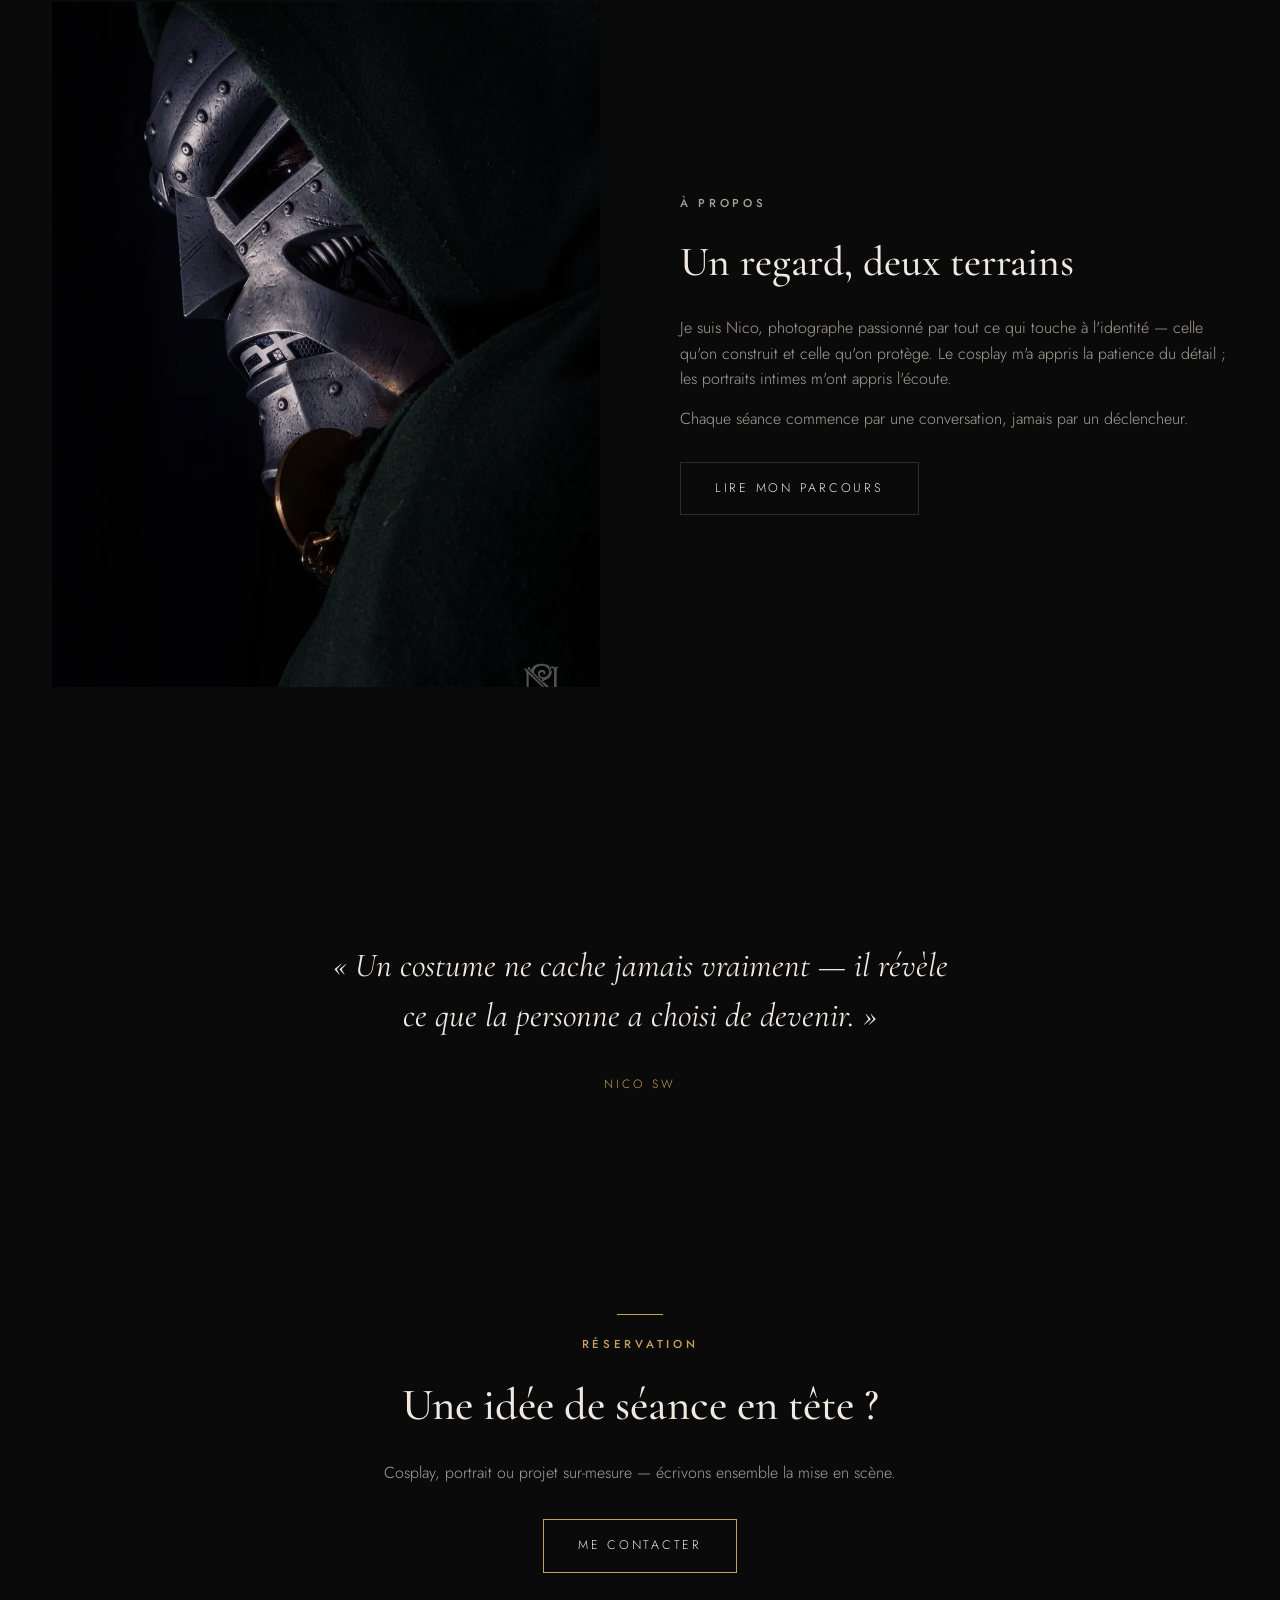
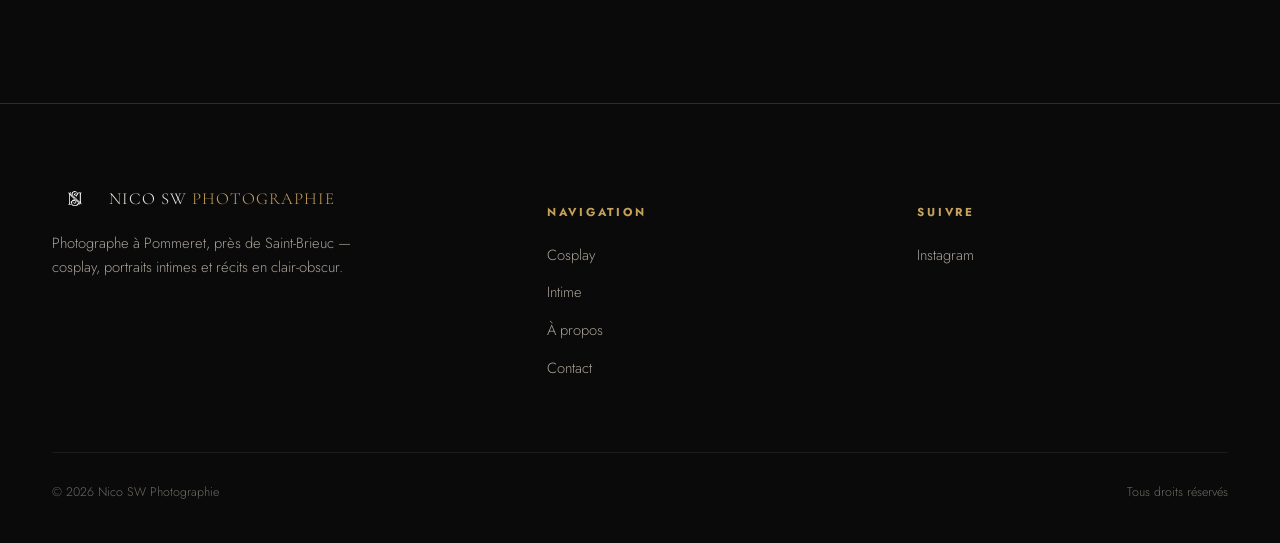
==== commit 59ab87ce: "Ajoute un formulaire de contact fonctionnel et la localisation (Pommeret / Saint-Brieuc) Le formulai" ====
--- a/index.html
+++ b/index.html
@@ -4,7 +4,7 @@
 <meta charset="UTF-8">
 <meta name="viewport" content="width=device-width, initial-scale=1.0">
 <title>Nico SW Photographie — Photographe cosplay &amp; portraits intimes</title>
-<meta name="description" content="Nico SW Photographie — photographe spécialisé en cosplay et portraits intimes. Deux univers, une même quête : ce qui se cache sous le masque.">
+<meta name="description" content="Nico SW Photographie — photographe basé à Pommeret, près de Saint-Brieuc, spécialisé en cosplay et portraits intimes. Deux univers, une même quête : ce qui se cache sous le masque.">
 <link rel="icon" type="image/png" sizes="32x32" href="assets/img/favicon-32.png">
 <link rel="apple-touch-icon" href="assets/img/apple-touch-icon.png">
 <link rel="preconnect" href="https://fonts.googleapis.com">
@@ -165,7 +165,7 @@
           <img src="assets/img/logo-ns.webp" alt="">
           <span class="brand-name">NICO SW <em>PHOTOGRAPHIE</em></span>
         </a>
-        <p>Photographe — cosplay, portraits intimes et récits en clair-obscur.</p>
+        <p>Photographe à Pommeret, près de Saint-Brieuc — cosplay, portraits intimes et récits en clair-obscur.</p>
       </div>
       <div class="footer-col">
         <h5>Navigation</h5>
--- a/css/style.css
+++ b/css/style.css
@@ -423,6 +423,53 @@
 .faq-item:first-child { border-top: none; }
 .faq-item h4 { font-size: 1.05rem; font-weight: 500; }
 .faq-item p { margin-top: 10px; color: var(--ink-dim); font-size: 0.93rem; }
+
+.location-note {
+  display: inline-flex; align-items: center; gap: 10px; margin-top: 28px;
+  font-size: 0.8rem; letter-spacing: 0.05em; color: var(--ink-dim);
+}
+.location-note svg { width: 15px; height: 15px; fill: var(--gold); flex-shrink: 0; }
+
+/* ---------- Contact form ---------- */
+.contact-form { margin-top: 8px; }
+.form-row { display: grid; grid-template-columns: 1fr 1fr; gap: 22px; }
+@media (max-width: 520px) { .form-row { grid-template-columns: 1fr; } }
+.form-field { margin-bottom: 26px; }
+.form-field label {
+  display: block; font-size: 0.7rem; letter-spacing: 0.2em; text-transform: uppercase;
+  color: var(--ink-faint); margin-bottom: 10px;
+}
+.form-field input,
+.form-field select,
+.form-field textarea {
+  width: 100%; background: transparent; border: none; border-bottom: 1px solid var(--line);
+  color: var(--ink); font-size: 0.98rem; padding: 10px 2px; font-family: var(--font-sans);
+  transition: border-color 0.3s var(--ease);
+}
+.form-field select {
+  appearance: none; -webkit-appearance: none;
+  background-image: url("data:image/svg+xml,%3Csvg xmlns='http://www.w3.org/2000/svg' viewBox='0 0 24 24'%3E%3Cpath fill='%23c6a15b' d='M7 10l5 5 5-5z'/%3E%3C/svg%3E");
+  background-repeat: no-repeat; background-position: right 2px center; background-size: 16px;
+}
+.form-field select option { background: var(--bg-raised); color: var(--ink); }
+.form-field textarea { resize: vertical; min-height: 110px; font-family: var(--font-sans); }
+.form-field input::placeholder,
+.form-field textarea::placeholder { color: var(--ink-faint); }
+.form-field input:focus,
+.form-field select:focus,
+.form-field textarea:focus { outline: none; border-color: var(--gold); }
+.form-honey { position: absolute; left: -9999px; width: 1px; height: 1px; opacity: 0; }
+
+.form-status {
+  margin-top: 20px; font-size: 0.9rem; padding: 16px 18px; border: 1px solid var(--line);
+  display: none;
+}
+.form-status.is-visible { display: block; }
+.form-status.is-success { color: var(--gold-bright); border-color: var(--gold); }
+.form-status.is-error { color: #d98c8c; border-color: rgba(217,140,140,0.4); }
+
+.form-submit { display: inline-flex; align-items: center; gap: 10px; }
+.form-submit[disabled] { opacity: 0.5; pointer-events: none; }
 
 /* ---------- Lightbox ---------- */
 .lightbox {
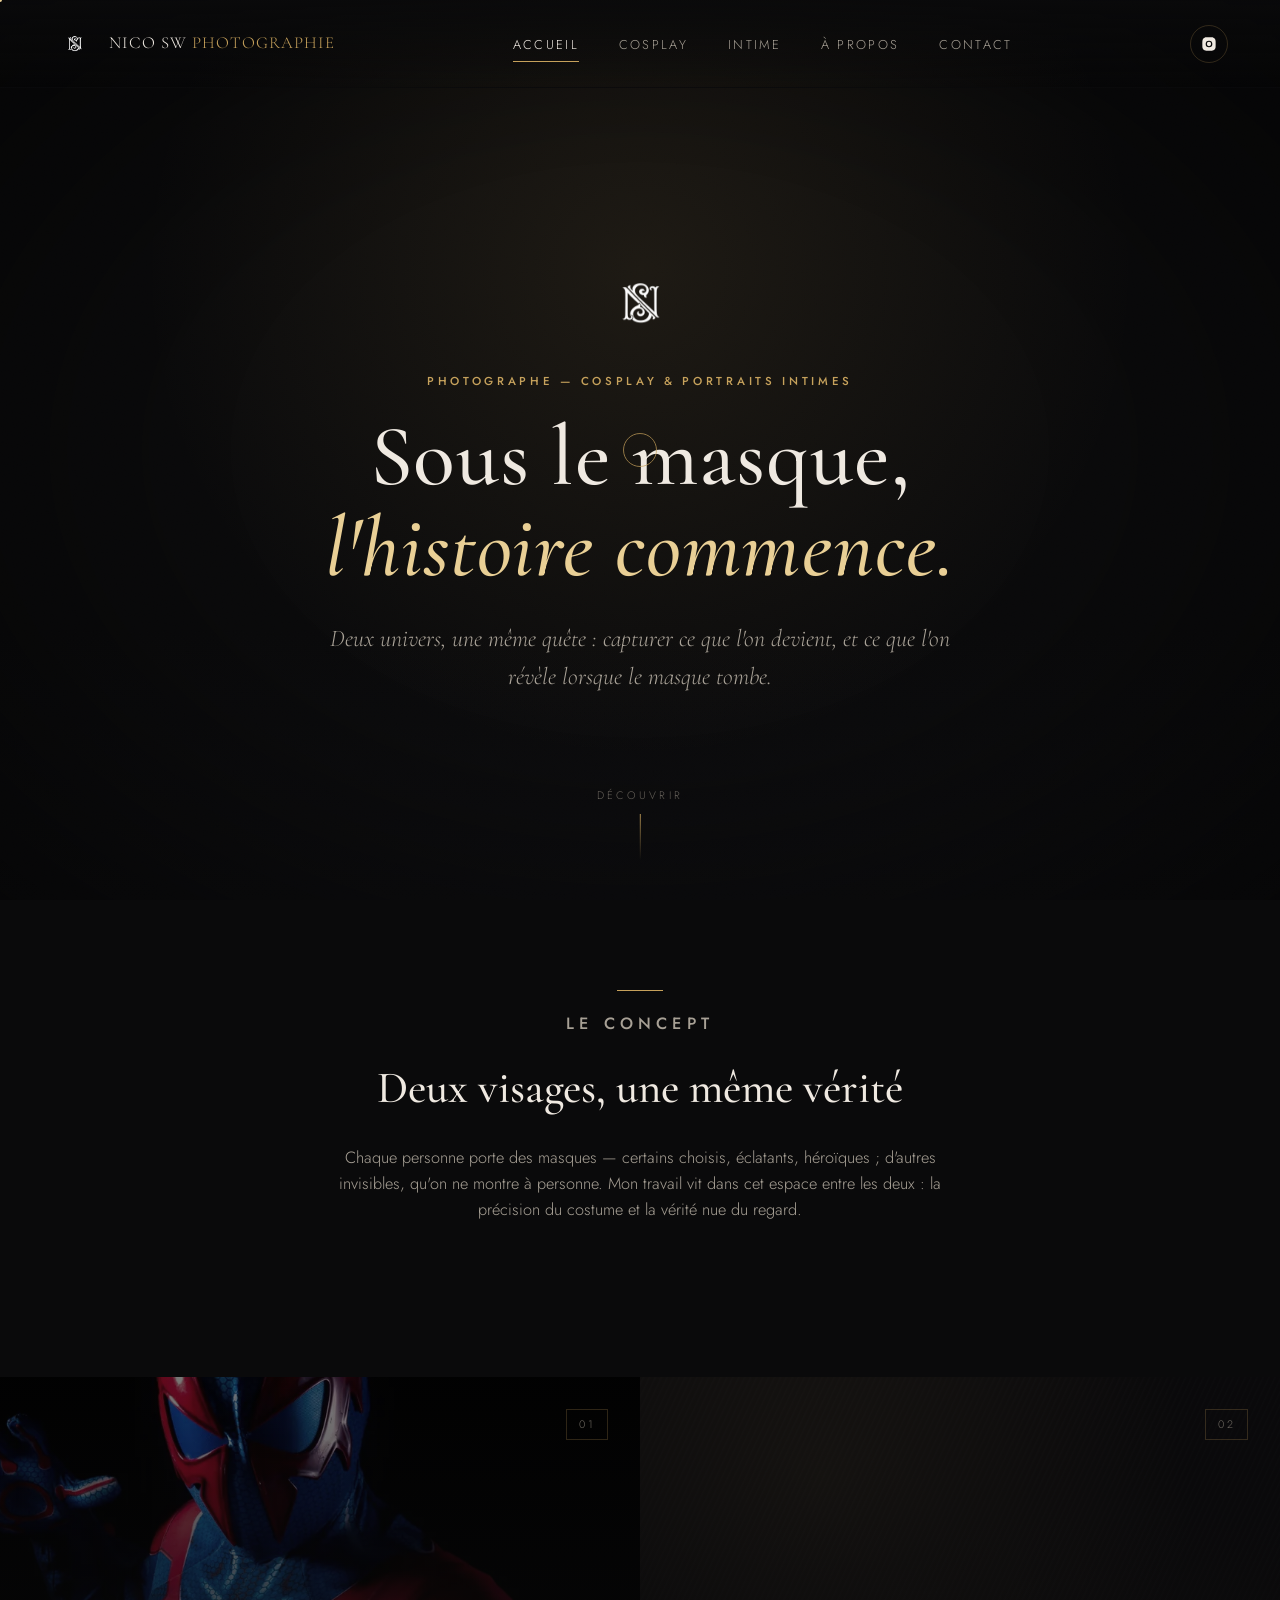
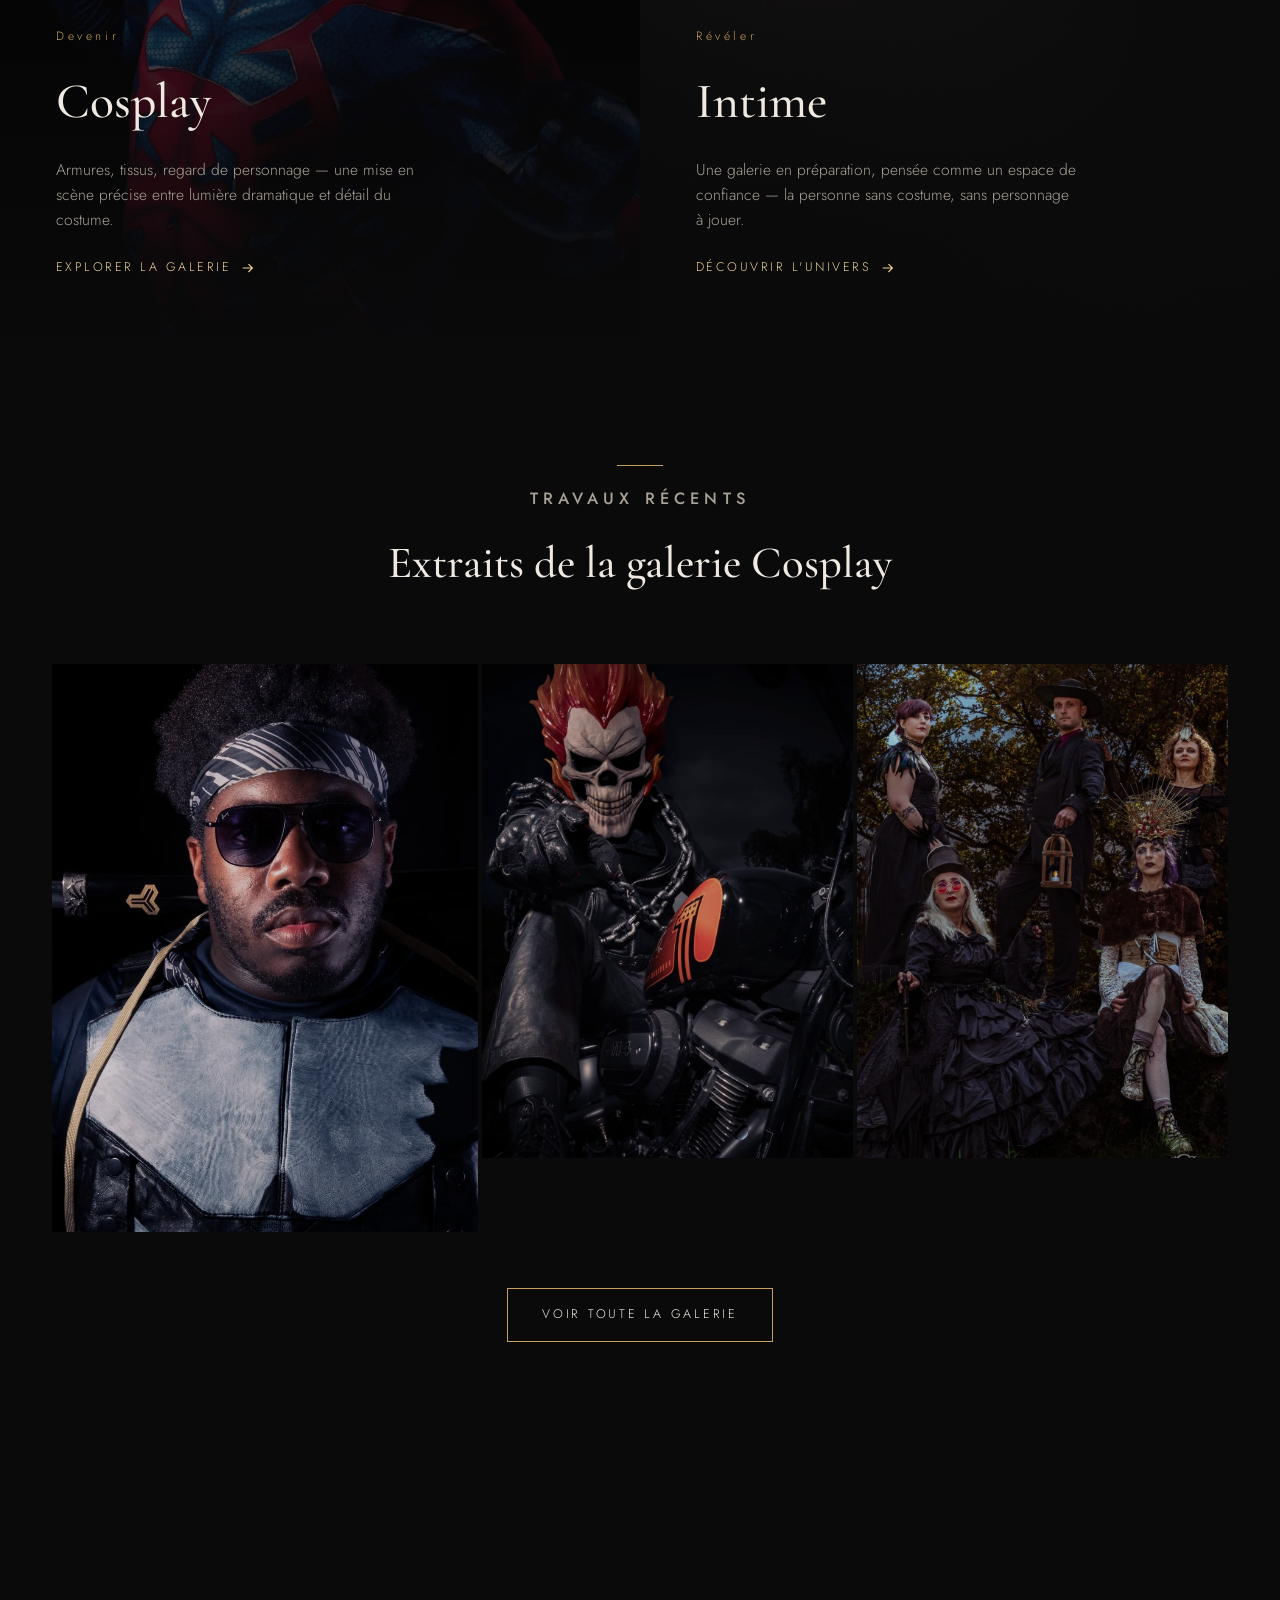
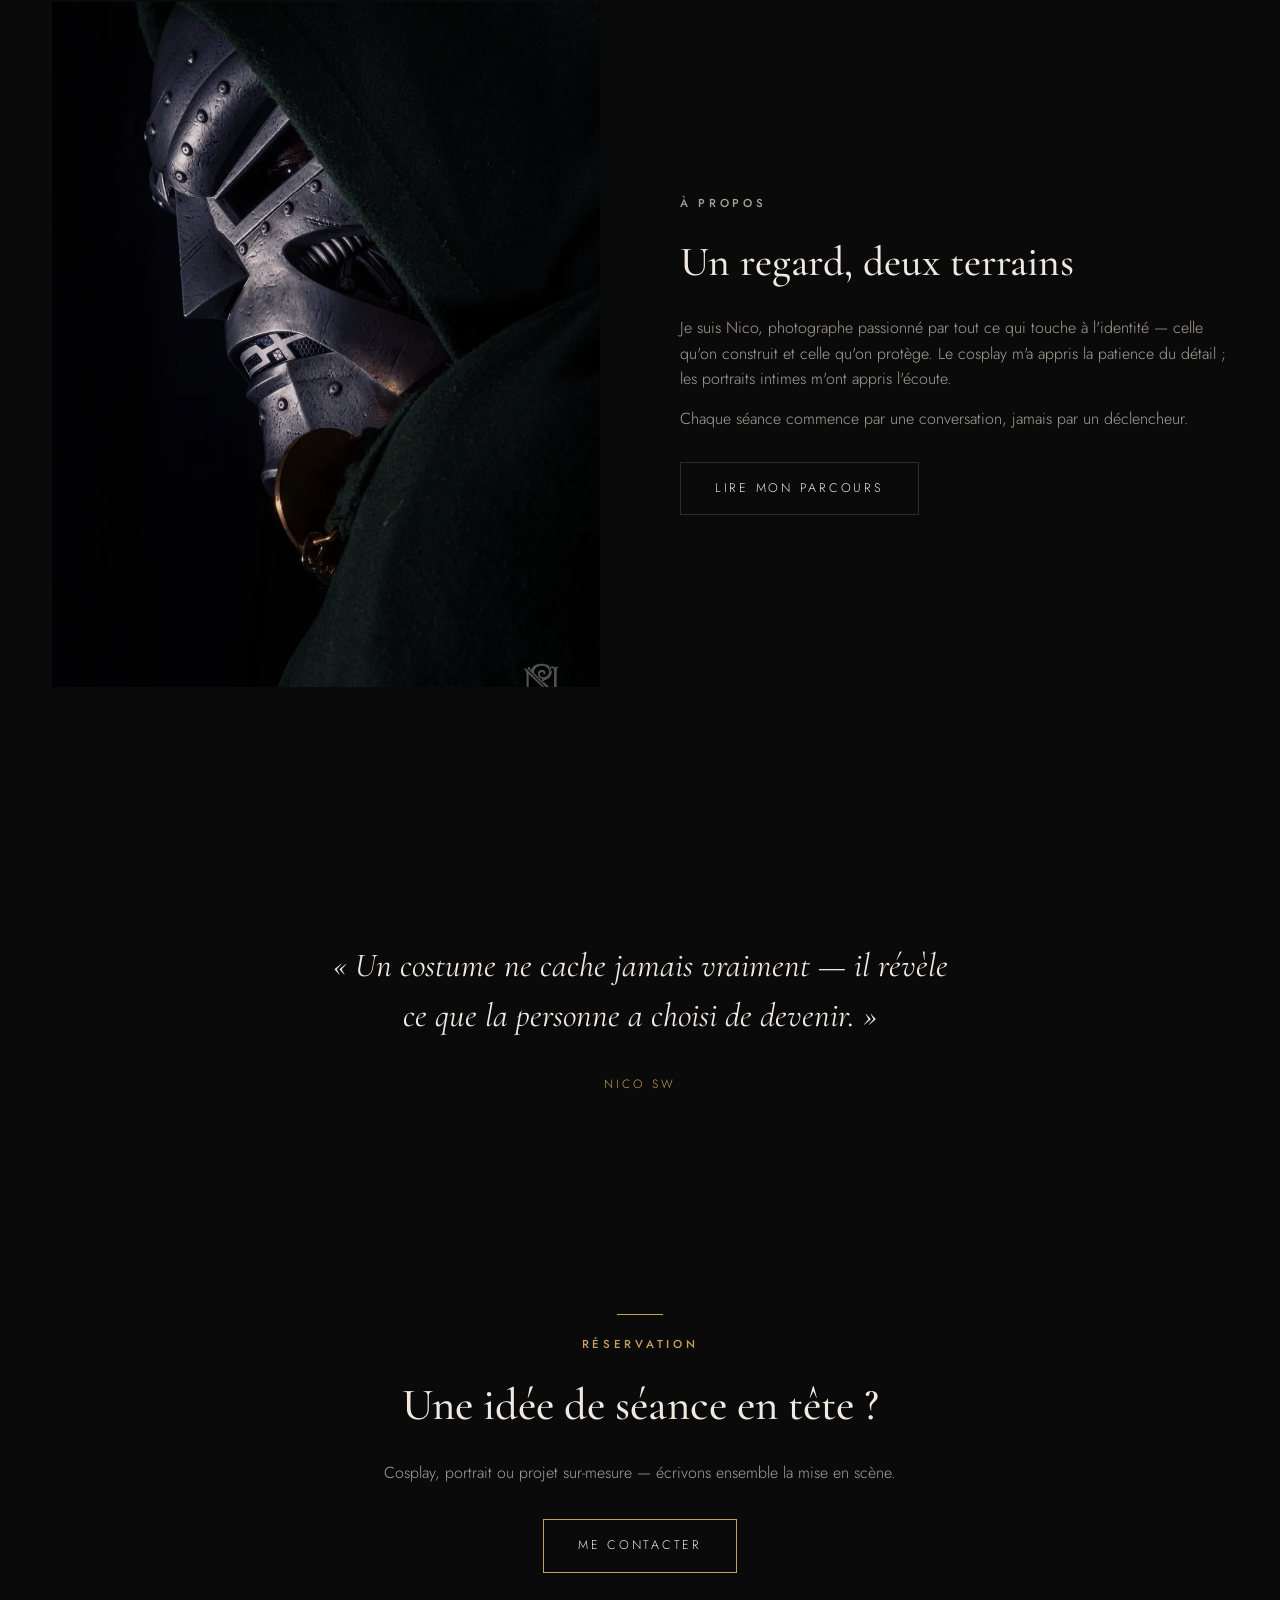
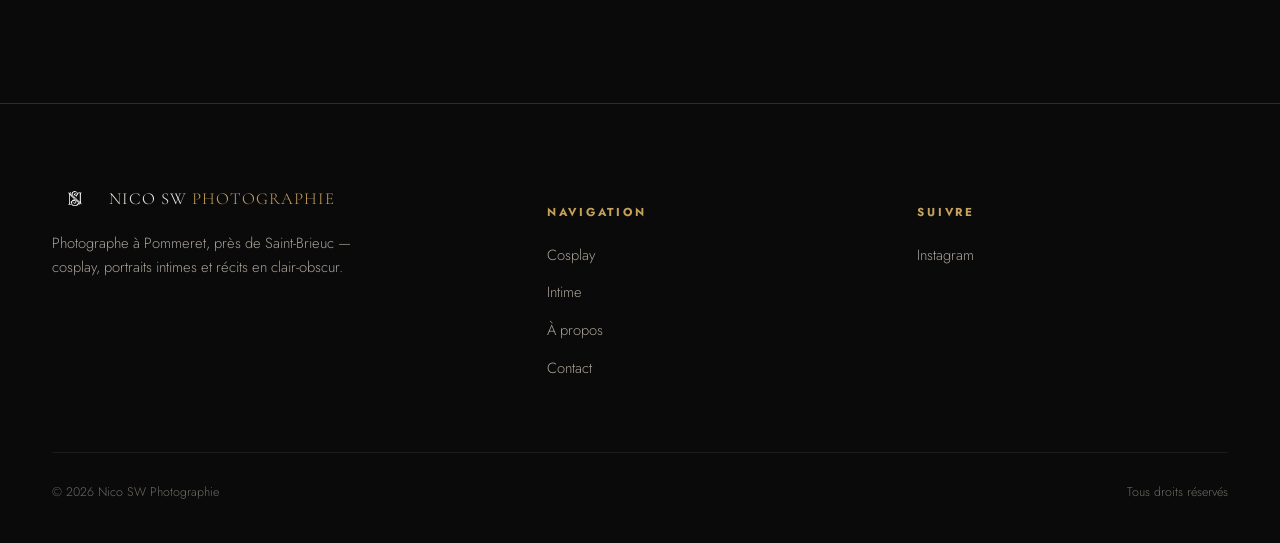
==== commit f802a9d4: "Ajoute 5 nouvelles photos cosplay et corrige un bug de navigation sur la lightbox Nouvelles photos i" ====
--- a/index.html
+++ b/index.html
@@ -109,14 +109,14 @@
           <div class="gallery__caption"><span class="eyebrow">Portrait</span><h4>Le fil de la lame</h4></div>
         </div>
         <div class="gallery__item">
-          <img src="assets/img/cosplay-doom.webp" alt="Cosplay de chevalier casqué encapuchonné, clair-obscur" loading="lazy">
+          <img src="assets/img/cosplay-ghostrider-moto.webp" alt="Cosplay Ghost Rider assis sur une moto, crâne enflammé et chaînes" loading="lazy">
           <span class="gallery__expand" aria-hidden="true"><svg viewBox="0 0 24 24"><path d="M14 3v2h3.6l-9.3 9.3 1.4 1.4L19 6.4V10h2V3h-7ZM5 5v14h14v-7h-2v5H7V7h5V5H5Z"/></svg></span>
-          <div class="gallery__caption"><span class="eyebrow">Personnage</span><h4>Sous la capuche</h4></div>
+          <div class="gallery__caption"><span class="eyebrow">Anti-héros</span><h4>Ghost Rider</h4></div>
         </div>
         <div class="gallery__item">
-          <img src="assets/img/cosplay-spiderman2099.webp" alt="Cosplay Spider-Man 2099 en clair-obscur bleu et rouge" loading="lazy">
+          <img src="assets/img/cosplay-groupe-gothique.webp" alt="Groupe de cinq cosplayeurs en costumes gothiques et steampunk dans les bois" loading="lazy">
           <span class="gallery__expand" aria-hidden="true"><svg viewBox="0 0 24 24"><path d="M14 3v2h3.6l-9.3 9.3 1.4 1.4L19 6.4V10h2V3h-7ZM5 5v14h14v-7h-2v5H7V7h5V5H5Z"/></svg></span>
-          <div class="gallery__caption"><span class="eyebrow">Héros</span><h4>2099</h4></div>
+          <div class="gallery__caption"><span class="eyebrow">Groupe</span><h4>Cercle gothique</h4></div>
         </div>
       </div>
       <div class="text-center reveal" style="margin-top:56px;">
